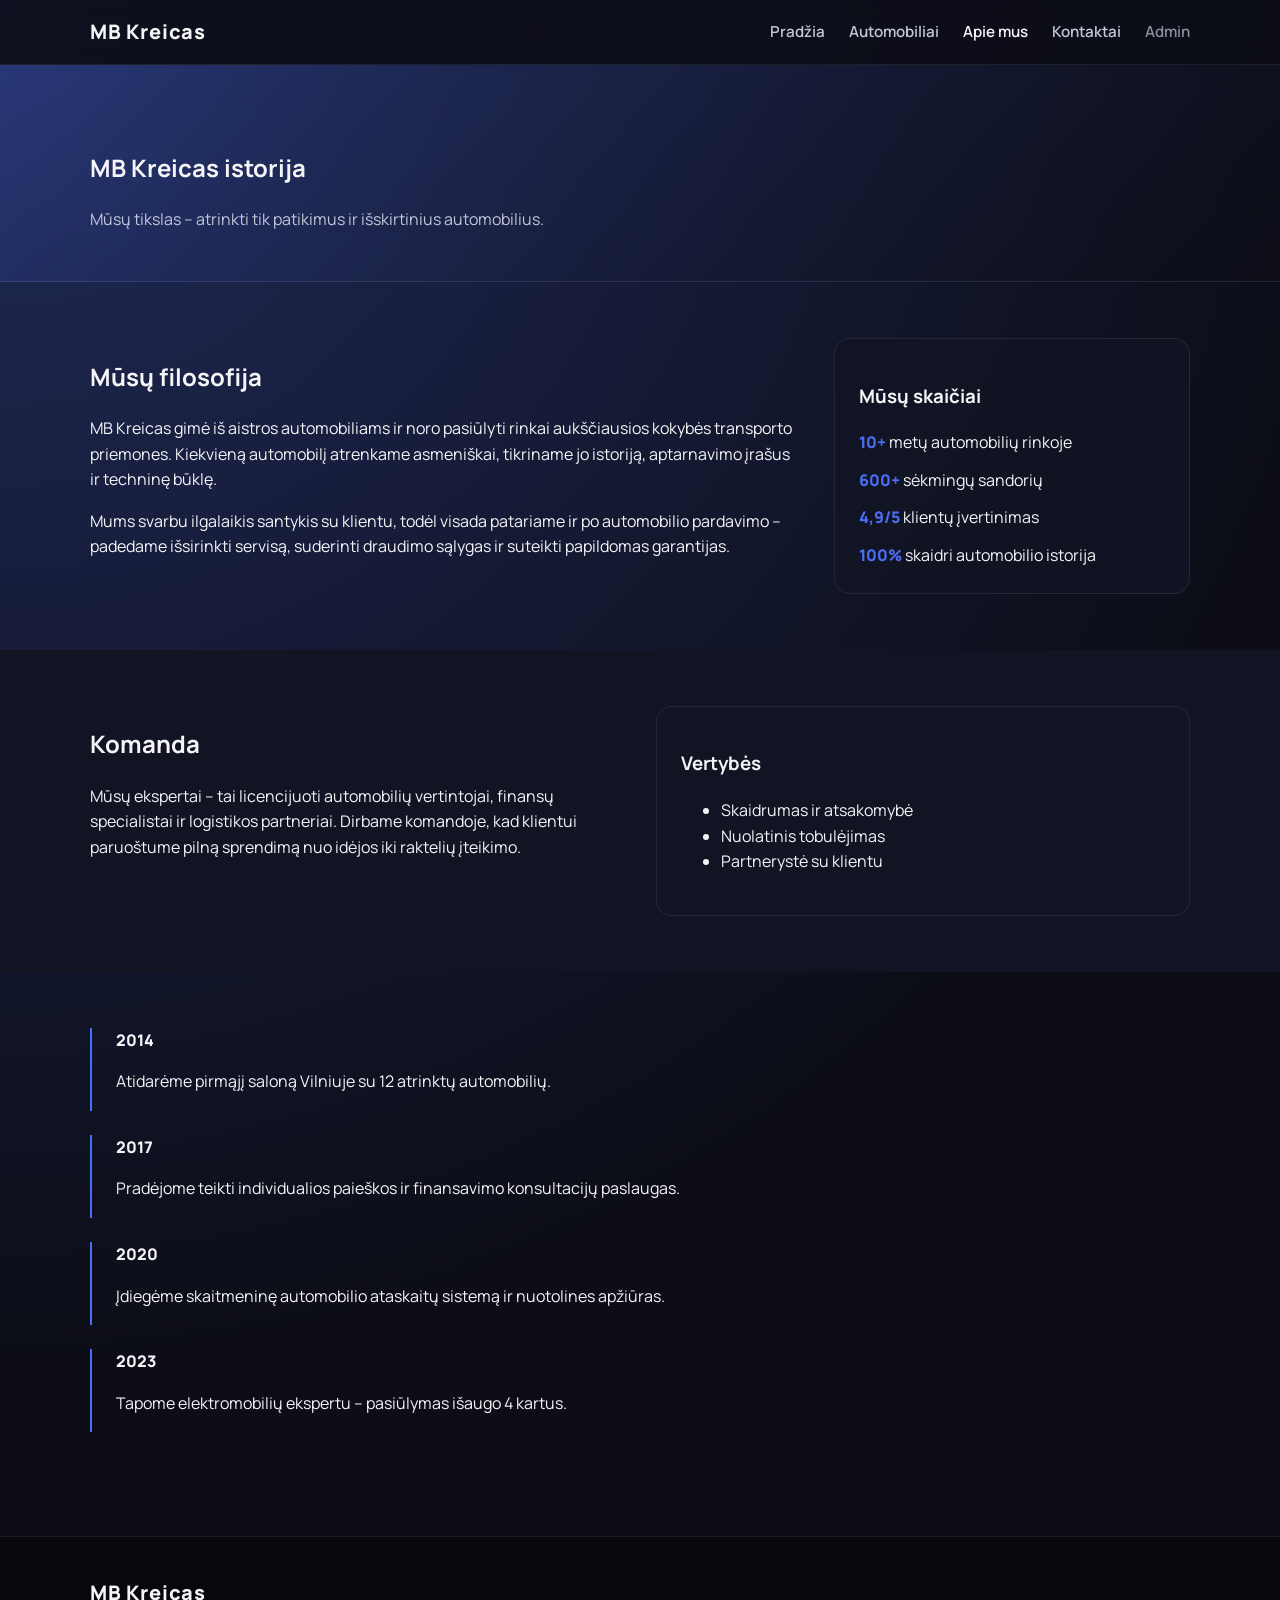
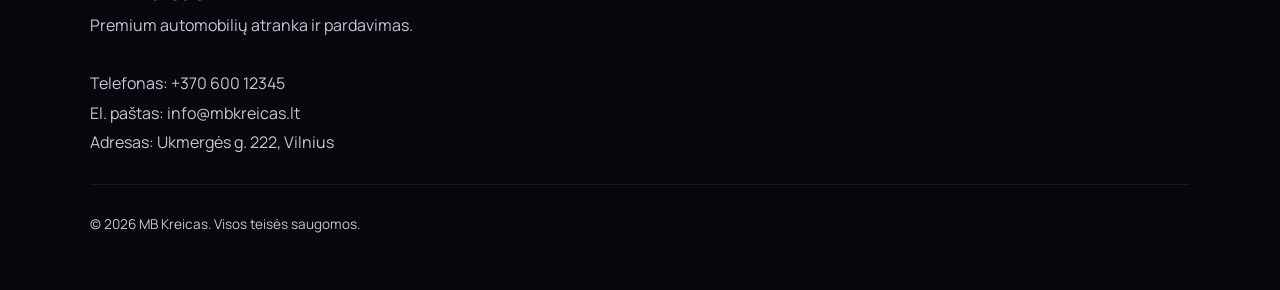
==== about.html @ b0333530 "Sukurti MB Kreicas automobilių svetainę" ====
<!DOCTYPE html>
<html lang="lt">
<head>
    <meta charset="UTF-8" />
    <meta name="viewport" content="width=device-width, initial-scale=1.0" />
    <title>Apie MB Kreicas</title>
    <link rel="preconnect" href="https://fonts.googleapis.com" />
    <link rel="preconnect" href="https://fonts.gstatic.com" crossorigin />
    <link href="https://fonts.googleapis.com/css2?family=Manrope:wght@300;400;600;700;800&display=swap" rel="stylesheet" />
    <link rel="stylesheet" href="assets/css/style.css" />
</head>
<body>
    <header class="topbar">
        <div class="container nav-container">
            <a class="logo" href="index.html">MB Kreicas</a>
            <button class="nav-toggle" aria-label="Atidaryti meniu">
                <span></span>
                <span></span>
                <span></span>
            </button>
            <nav class="main-nav">
                <a href="index.html">Pradžia</a>
                <a href="cars.html">Automobiliai</a>
                <a href="about.html" class="active">Apie mus</a>
                <a href="contact.html">Kontaktai</a>
                <a href="admin.html" class="admin-link">Admin</a>
            </nav>
        </div>
    </header>

    <main>
        <section class="page-hero">
            <div class="container">
                <h1>MB Kreicas istorija</h1>
                <p>Mūsų tikslas – atrinkti tik patikimus ir išskirtinius automobilius.</p>
            </div>
        </section>

        <section class="section">
            <div class="container about-grid">
                <article>
                    <h2>Mūsų filosofija</h2>
                    <p>
                        MB Kreicas gimė iš aistros automobiliams ir noro pasiūlyti rinkai aukščiausios kokybės transporto priemones.
                        Kiekvieną automobilį atrenkame asmeniškai, tikriname jo istoriją, aptarnavimo įrašus ir techninę būklę.
                    </p>
                    <p>
                        Mums svarbu ilgalaikis santykis su klientu, todėl visada patariame ir po automobilio pardavimo – padedame išsirinkti servisą,
                        suderinti draudimo sąlygas ir suteikti papildomas garantijas.
                    </p>
                </article>
                <aside class="about-highlight">
                    <h3>Mūsų skaičiai</h3>
                    <ul>
                        <li><span>10+</span> metų automobilių rinkoje</li>
                        <li><span>600+</span> sėkmingų sandorių</li>
                        <li><span>4,9/5</span> klientų įvertinimas</li>
                        <li><span>100%</span> skaidri automobilio istorija</li>
                    </ul>
                </aside>
            </div>
        </section>

        <section class="section section--alt">
            <div class="container two-col">
                <div>
                    <h2>Komanda</h2>
                    <p>
                        Mūsų ekspertai – tai licencijuoti automobilių vertintojai, finansų specialistai ir logistikos partneriai.
                        Dirbame komandoje, kad klientui paruoštume pilną sprendimą nuo idėjos iki raktelių įteikimo.
                    </p>
                </div>
                <div class="team-card">
                    <h3>Vertybės</h3>
                    <ul>
                        <li>Skaidrumas ir atsakomybė</li>
                        <li>Nuolatinis tobulėjimas</li>
                        <li>Partnerystė su klientu</li>
                    </ul>
                </div>
            </div>
        </section>

        <section class="section">
            <div class="container timeline">
                <div class="timeline-item">
                    <span class="timeline-year">2014</span>
                    <p>Atidarėme pirmąjį saloną Vilniuje su 12 atrinktų automobilių.</p>
                </div>
                <div class="timeline-item">
                    <span class="timeline-year">2017</span>
                    <p>Pradėjome teikti individualios paieškos ir finansavimo konsultacijų paslaugas.</p>
                </div>
                <div class="timeline-item">
                    <span class="timeline-year">2020</span>
                    <p>Įdiegėme skaitmeninę automobilio ataskaitų sistemą ir nuotolines apžiūras.</p>
                </div>
                <div class="timeline-item">
                    <span class="timeline-year">2023</span>
                    <p>Tapome elektromobilių ekspertu – pasiūlymas išaugo 4 kartus.</p>
                </div>
            </div>
        </section>
    </main>

    <footer class="footer">
        <div class="container footer-content">
            <div>
                <a class="logo" href="index.html">MB Kreicas</a>
                <p class="footer-text">Premium automobilių atranka ir pardavimas.</p>
            </div>
            <div>
                <p class="footer-text">Telefonas: <a href="tel:+37060012345">+370 600 12345</a></p>
                <p class="footer-text">El. paštas: <a href="mailto:info@mbkreicas.lt">info@mbkreicas.lt</a></p>
                <p class="footer-text">Adresas: Ukmergės g. 222, Vilnius</p>
            </div>
            <div class="footer-bottom">
                <p>© <span id="year"></span> MB Kreicas. Visos teisės saugomos.</p>
            </div>
        </div>
    </footer>

    <script src="assets/js/util.js"></script>
    <script src="assets/js/nav.js"></script>
</body>
</html>
---- assets/css/style.css ----
:root {
    --bg: #0c0d16;
    --bg-alt: #121424;
    --accent: #4c6ef5;
    --accent-soft: rgba(76, 110, 245, 0.12);
    --text: #f5f5f8;
    --text-muted: #c3c6d8;
    --card-bg: rgba(18, 20, 36, 0.85);
    --border: rgba(255, 255, 255, 0.08);
    --danger: #ff6b6b;
    font-size: 16px;
}

* {
    box-sizing: border-box;
}

body {
    margin: 0;
    font-family: 'Manrope', system-ui, -apple-system, BlinkMacSystemFont, 'Segoe UI', sans-serif;
    background: radial-gradient(circle at top left, rgba(76, 110, 245, 0.3), transparent 60%), var(--bg);
    color: var(--text);
    line-height: 1.6;
}

a {
    color: inherit;
    text-decoration: none;
}

a:hover,
button:hover {
    cursor: pointer;
}

img {
    max-width: 100%;
    display: block;
}

.container {
    width: min(1100px, 92vw);
    margin: 0 auto;
}

.topbar {
    position: sticky;
    top: 0;
    z-index: 10;
    background: rgba(12, 13, 22, 0.88);
    backdrop-filter: blur(12px);
    border-bottom: 1px solid var(--border);
}

.nav-container {
    display: flex;
    align-items: center;
    justify-content: space-between;
    padding: 1rem 0;
}

.logo {
    font-weight: 800;
    font-size: 1.25rem;
    letter-spacing: 0.04em;
}

.nav-toggle {
    display: flex;
    flex-direction: column;
    gap: 0.35rem;
    background: transparent;
    border: 0;
    padding: 0.25rem;
}

.nav-toggle span {
    width: 1.75rem;
    height: 2px;
    background: var(--text);
    transition: transform 0.3s ease, opacity 0.3s ease;
}

.main-nav {
    position: fixed;
    inset: 0 0 auto 0;
    background: rgba(12, 13, 22, 0.95);
    padding: 5rem 2rem 2rem;
    display: flex;
    flex-direction: column;
    gap: 1rem;
    transform: translateY(-100%);
    transition: transform 0.35s ease;
}

.main-nav a {
    font-weight: 600;
    font-size: 1.1rem;
    color: var(--text-muted);
}

.main-nav a.active,
.main-nav a:hover {
    color: var(--text);
}

.main-nav.open {
    transform: translateY(0);
}

.admin-link {
    font-size: 0.95rem;
    opacity: 0.7;
}

.hero {
    padding: 5rem 0 3rem;
    background: linear-gradient(135deg, rgba(76, 110, 245, 0.32), rgba(18, 20, 36, 0.85));
}

.hero-content {
    display: grid;
    gap: 2rem;
}

.hero h1 {
    font-size: clamp(2rem, 5vw, 3rem);
    margin-bottom: 1rem;
    line-height: 1.2;
}

.hero p {
    margin: 0 0 2rem;
    color: var(--text-muted);
}

.hero-card {
    padding: 1.5rem;
    border-radius: 1rem;
    background: var(--card-bg);
    border: 1px solid var(--border);
}

.hero-card__title {
    font-weight: 700;
    margin-bottom: 1rem;
}

.hero-card ul {
    margin: 0;
    padding: 0;
    list-style: none;
    display: grid;
    gap: 0.75rem;
    color: var(--text-muted);
}

.btn {
    display: inline-flex;
    align-items: center;
    justify-content: center;
    gap: 0.5rem;
    padding: 0.85rem 1.5rem;
    border-radius: 999px;
    font-weight: 700;
    transition: transform 0.3s ease, box-shadow 0.3s ease;
}

.btn.primary {
    background: var(--accent);
    color: #fff;
    box-shadow: 0 12px 32px rgba(76, 110, 245, 0.35);
}

.btn.primary:hover {
    transform: translateY(-2px);
    box-shadow: 0 18px 36px rgba(76, 110, 245, 0.4);
}

.btn.ghost {
    background: transparent;
    color: var(--text);
    border: 1px solid var(--border);
}

.btn.ghost:hover {
    border-color: rgba(255, 255, 255, 0.25);
}

.btn.ghost.danger {
    color: var(--danger);
    border-color: rgba(255, 107, 107, 0.4);
}

.section {
    padding: 3.5rem 0;
}

.section--alt {
    background: var(--bg-alt);
}

.section-header {
    display: flex;
    justify-content: space-between;
    align-items: flex-end;
    gap: 1.5rem;
    margin-bottom: 2rem;
}

.section-header p {
    color: var(--text-muted);
    margin: 0.5rem 0 0;
}

.link-more {
    color: var(--accent);
    font-weight: 600;
}

.cars-grid {
    display: grid;
    grid-template-columns: repeat(auto-fit, minmax(250px, 1fr));
    gap: 1.5rem;
}

.car-card {
    background: var(--card-bg);
    border: 1px solid var(--border);
    border-radius: 1rem;
    overflow: hidden;
    display: flex;
    flex-direction: column;
    transition: transform 0.25s ease, box-shadow 0.25s ease;
}

.car-card:hover {
    transform: translateY(-6px);
    box-shadow: 0 18px 40px rgba(0, 0, 0, 0.35);
}

.car-card img {
    width: 100%;
    height: 180px;
    object-fit: cover;
}

.car-card__body {
    padding: 1.5rem;
    display: grid;
    gap: 0.75rem;
}

.car-card__title {
    font-weight: 700;
    font-size: 1.1rem;
}

.car-card__meta {
    display: flex;
    flex-wrap: wrap;
    gap: 0.6rem;
    color: var(--text-muted);
    font-size: 0.9rem;
}

.car-card__price {
    font-weight: 800;
    font-size: 1.2rem;
    color: #fff;
}

.highlight {
    display: grid;
    gap: 2rem;
}

.stats {
    display: grid;
    grid-template-columns: repeat(auto-fit, minmax(120px, 1fr));
    gap: 1rem;
}

.stat {
    background: var(--card-bg);
    border-radius: 0.75rem;
    padding: 1.25rem;
    text-align: center;
    border: 1px solid var(--border);
}

.stat__value {
    display: block;
    font-size: 1.6rem;
    font-weight: 800;
}

.stat__label {
    color: var(--text-muted);
    font-size: 0.85rem;
}

.services-grid {
    display: grid;
    gap: 1.5rem;
}

.service-card {
    background: var(--card-bg);
    border-radius: 1rem;
    padding: 1.5rem;
    border: 1px solid var(--border);
}

.service-card h3 {
    margin: 0 0 0.75rem;
}

.service-card p {
    margin: 0;
    color: var(--text-muted);
}

.cta {
    padding: 3rem 0 4rem;
    background: linear-gradient(120deg, rgba(76, 110, 245, 0.4), rgba(12, 13, 22, 0.9));
}

.cta-content {
    text-align: center;
    display: grid;
    gap: 1rem;
}

.page-hero {
    padding: 4rem 0 2rem;
    border-bottom: 1px solid var(--border);
    background: linear-gradient(135deg, rgba(76, 110, 245, 0.2), rgba(12, 13, 22, 0.8));
}

.page-hero p {
    color: var(--text-muted);
}

.filters {
    display: grid;
    gap: 1.5rem;
    margin-bottom: 2rem;
}

.search-box,
.select {
    display: grid;
    gap: 0.4rem;
}

.search-box input,
.select select,
.contact-form input,
.contact-form textarea,
.admin-form input,
.admin-form textarea {
    border-radius: 0.75rem;
    padding: 0.85rem 1rem;
    border: 1px solid var(--border);
    background: rgba(255, 255, 255, 0.05);
    color: var(--text);
    font: inherit;
}

.search-box input:focus,
.select select:focus,
.contact-form input:focus,
.contact-form textarea:focus,
.admin-form input:focus,
.admin-form textarea:focus {
    outline: 2px solid rgba(76, 110, 245, 0.5);
    outline-offset: 2px;
}

.filters-row {
    display: grid;
    gap: 1rem;
    grid-template-columns: repeat(auto-fit, minmax(150px, 1fr));
}

.contact-grid,
.admin-grid,
.about-grid,
.two-col {
    display: grid;
    gap: 2rem;
}

.contact-card,
.admin-card {
    background: var(--card-bg);
    border-radius: 1rem;
    padding: 1.75rem;
    border: 1px solid var(--border);
}

.contact-card ul {
    list-style: none;
    padding: 0;
    margin: 0;
    display: grid;
    gap: 0.8rem;
    color: var(--text-muted);
}

.form-note {
    margin-top: 0.75rem;
    font-size: 0.85rem;
    color: var(--text-muted);
}

.map-card {
    background: var(--card-bg);
    border-radius: 1rem;
    padding: 2rem;
    border: 1px solid var(--border);
    display: grid;
    gap: 1rem;
}

.map-placeholder {
    background: rgba(76, 110, 245, 0.1);
    border: 1px dashed rgba(76, 110, 245, 0.4);
    border-radius: 1rem;
    padding: 2rem;
    text-align: center;
    color: var(--text-muted);
}

.about-highlight {
    background: var(--card-bg);
    border-radius: 1rem;
    padding: 1.5rem;
    border: 1px solid var(--border);
}

.about-highlight ul {
    list-style: none;
    margin: 0;
    padding: 0;
    display: grid;
    gap: 0.75rem;
}

.about-highlight span {
    font-weight: 800;
    color: var(--accent);
}

.team-card {
    background: var(--card-bg);
    border-radius: 1rem;
    padding: 1.5rem;
    border: 1px solid var(--border);
}

.timeline {
    display: grid;
    gap: 1.5rem;
}

.timeline-item {
    border-left: 2px solid var(--accent);
    padding-left: 1.5rem;
}

.timeline-year {
    font-weight: 800;
    margin-bottom: 0.25rem;
}

.footer {
    padding: 2.5rem 0;
    background: rgba(7, 8, 14, 0.95);
    border-top: 1px solid var(--border);
    margin-top: 3rem;
}

.footer-content {
    display: grid;
    gap: 1.5rem;
}

.footer-text {
    color: var(--text-muted);
    margin: 0.25rem 0;
}

.footer-bottom {
    border-top: 1px solid var(--border);
    padding-top: 1rem;
    color: var(--text-muted);
    font-size: 0.85rem;
}

.car-details {
    display: grid;
    gap: 2rem;
}

.gallery {
    display: grid;
    gap: 1rem;
}

.gallery-main {
    border-radius: 1rem;
    overflow: hidden;
    border: 1px solid var(--border);
    background: rgba(255, 255, 255, 0.05);
}

.gallery-main img {
    width: 100%;
    aspect-ratio: 16 / 9;
    object-fit: cover;
}

.gallery-thumbs {
    display: grid;
    grid-template-columns: repeat(auto-fit, minmax(100px, 1fr));
    gap: 0.75rem;
}

.gallery-thumbs button {
    border: 0;
    padding: 0;
    background: transparent;
    border-radius: 0.75rem;
    overflow: hidden;
    border: 2px solid transparent;
    transition: border 0.3s ease;
}

.gallery-thumbs button.active,
.gallery-thumbs button:hover {
    border-color: var(--accent);
}

.gallery-thumbs img {
    width: 100%;
    height: 72px;
    object-fit: cover;
}

.car-specs {
    display: grid;
    gap: 1rem;
}

.spec-grid {
    display: grid;
    grid-template-columns: repeat(auto-fit, minmax(150px, 1fr));
    gap: 1rem;
}

.spec-item {
    background: var(--card-bg);
    border-radius: 0.9rem;
    padding: 1rem;
    border: 1px solid var(--border);
}

.spec-item span {
    display: block;
    color: var(--text-muted);
    font-size: 0.85rem;
}

.spec-item strong {
    font-size: 1rem;
    font-weight: 700;
}

.features-list {
    list-style: none;
    padding: 0;
    margin: 0;
    display: grid;
    gap: 0.6rem;
}

.features-list li {
    padding: 0.65rem 0.85rem;
    border-radius: 999px;
    background: var(--accent-soft);
    color: var(--text);
}

.admin-actions {
    display: flex;
    flex-wrap: wrap;
    gap: 0.75rem;
    margin-bottom: 1.5rem;
}

.btn-upload {
    position: relative;
    overflow: hidden;
}

.admin-list {
    display: grid;
    gap: 1rem;
}

.admin-item {
    border: 1px solid var(--border);
    border-radius: 0.85rem;
    padding: 1rem;
    background: rgba(255, 255, 255, 0.03);
    display: grid;
    gap: 0.5rem;
}

.admin-item__title {
    font-weight: 700;
}

.admin-item__meta {
    color: var(--text-muted);
    font-size: 0.9rem;
}

.admin-item__actions {
    display: flex;
    gap: 0.5rem;
}

.admin-item__actions button {
    flex: 1;
    padding: 0.6rem;
    border-radius: 0.75rem;
    border: 1px solid var(--border);
    background: transparent;
    color: var(--text);
}

.admin-item__actions button.delete {
    color: var(--danger);
    border-color: rgba(255, 107, 107, 0.4);
}

[data-empty] {
    text-align: center;
    color: var(--text-muted);
}

/* Utility */
.hidden {
    display: none !important;
}

@media (min-width: 720px) {
    .nav-toggle {
        display: none;
    }

    .main-nav {
        position: static;
        flex-direction: row;
        background: transparent;
        padding: 0;
        gap: 1.5rem;
        transform: none;
    }

    .main-nav a {
        font-size: 0.95rem;
    }

    .hero-content {
        grid-template-columns: repeat(2, minmax(0, 1fr));
        align-items: center;
    }

    .highlight {
        grid-template-columns: repeat(2, minmax(0, 1fr));
        align-items: center;
    }

    .services-grid {
        grid-template-columns: repeat(3, minmax(0, 1fr));
    }

    .cta-content {
        max-width: 560px;
        margin: 0 auto;
    }

    .contact-grid,
    .admin-grid {
        grid-template-columns: repeat(2, minmax(0, 1fr));
    }

    .about-grid {
        grid-template-columns: 2fr 1fr;
    }

    .two-col {
        grid-template-columns: repeat(2, minmax(0, 1fr));
    }

    .car-details {
        grid-template-columns: 3fr 2fr;
    }
}

@media (min-width: 1024px) {
    .cars-grid {
        gap: 2rem;
    }

    .car-card img {
        height: 210px;
    }

    .gallery-thumbs img {
        height: 84px;
    }

    .stats {
        gap: 1.5rem;
    }
}
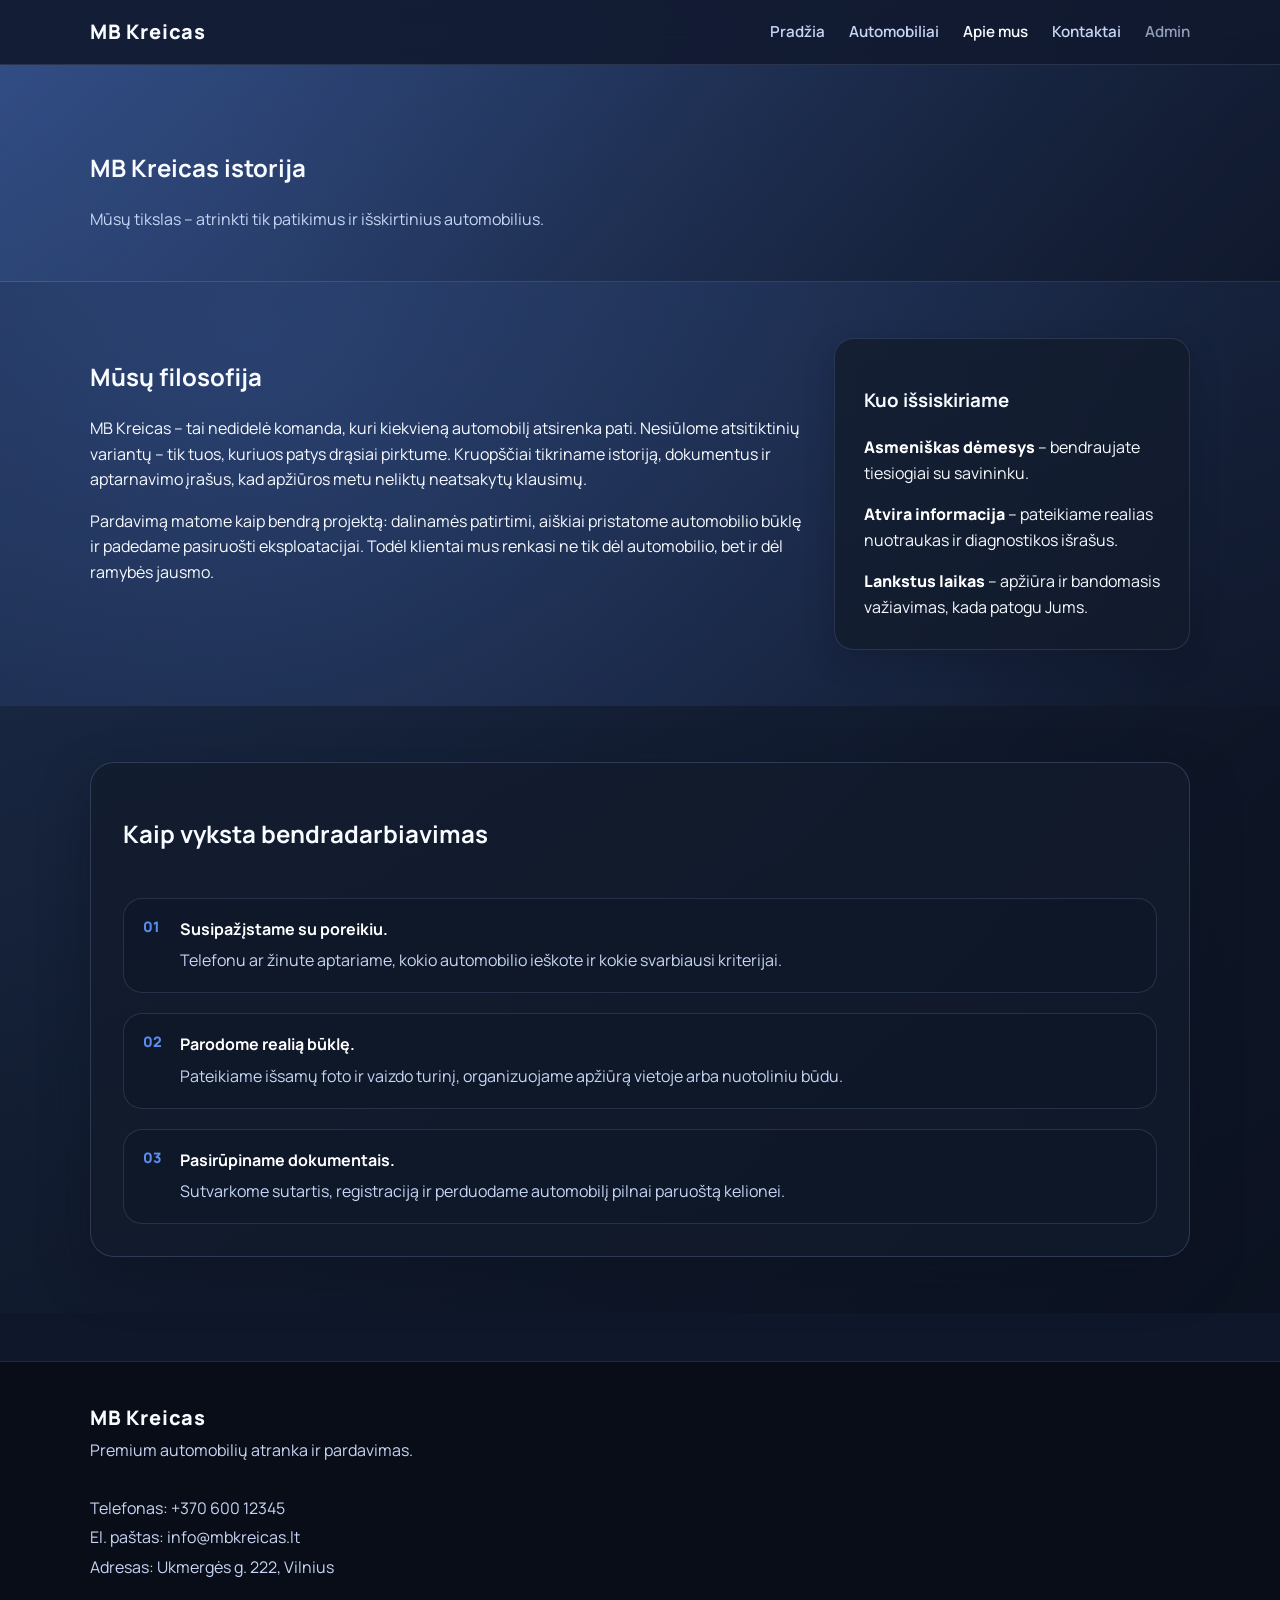
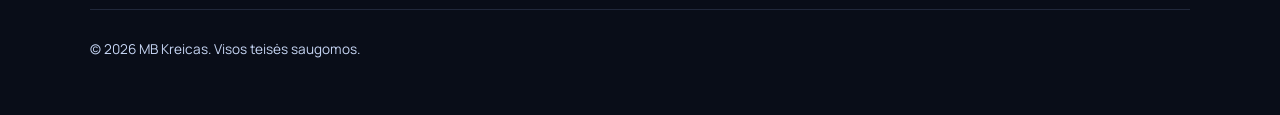
==== commit 7600c260: "Atnaujinti MB Kreicas svetainę" ====
--- a/about.html
+++ b/about.html
@@ -41,64 +41,40 @@
                 <article>
                     <h2>Mūsų filosofija</h2>
                     <p>
-                        MB Kreicas gimė iš aistros automobiliams ir noro pasiūlyti rinkai aukščiausios kokybės transporto priemones.
-                        Kiekvieną automobilį atrenkame asmeniškai, tikriname jo istoriją, aptarnavimo įrašus ir techninę būklę.
+                        MB Kreicas – tai nedidelė komanda, kuri kiekvieną automobilį atsirenka pati. Nesiūlome atsitiktinių variantų – tik tuos,
+                        kuriuos patys drąsiai pirktume. Kruopščiai tikriname istoriją, dokumentus ir aptarnavimo įrašus, kad apžiūros metu neliktų
+                        neatsakytų klausimų.
                     </p>
                     <p>
-                        Mums svarbu ilgalaikis santykis su klientu, todėl visada patariame ir po automobilio pardavimo – padedame išsirinkti servisą,
-                        suderinti draudimo sąlygas ir suteikti papildomas garantijas.
+                        Pardavimą matome kaip bendrą projektą: dalinamės patirtimi, aiškiai pristatome automobilio būklę ir padedame pasiruošti
+                        eksploatacijai. Todėl klientai mus renkasi ne tik dėl automobilio, bet ir dėl ramybės jausmo.
                     </p>
                 </article>
                 <aside class="about-highlight">
-                    <h3>Mūsų skaičiai</h3>
+                    <h3>Kuo išsiskiriame</h3>
                     <ul>
-                        <li><span>10+</span> metų automobilių rinkoje</li>
-                        <li><span>600+</span> sėkmingų sandorių</li>
-                        <li><span>4,9/5</span> klientų įvertinimas</li>
-                        <li><span>100%</span> skaidri automobilio istorija</li>
+                        <li><span>Asmeniškas dėmesys</span> – bendraujate tiesiogiai su savininku.</li>
+                        <li><span>Atvira informacija</span> – pateikiame realias nuotraukas ir diagnostikos išrašus.</li>
+                        <li><span>Lankstus laikas</span> – apžiūra ir bandomasis važiavimas, kada patogu Jums.</li>
                     </ul>
                 </aside>
             </div>
         </section>
 
         <section class="section section--alt">
-            <div class="container two-col">
-                <div>
-                    <h2>Komanda</h2>
-                    <p>
-                        Mūsų ekspertai – tai licencijuoti automobilių vertintojai, finansų specialistai ir logistikos partneriai.
-                        Dirbame komandoje, kad klientui paruoštume pilną sprendimą nuo idėjos iki raktelių įteikimo.
-                    </p>
-                </div>
-                <div class="team-card">
-                    <h3>Vertybės</h3>
-                    <ul>
-                        <li>Skaidrumas ir atsakomybė</li>
-                        <li>Nuolatinis tobulėjimas</li>
-                        <li>Partnerystė su klientu</li>
-                    </ul>
-                </div>
-            </div>
-        </section>
-
-        <section class="section">
-            <div class="container timeline">
-                <div class="timeline-item">
-                    <span class="timeline-year">2014</span>
-                    <p>Atidarėme pirmąjį saloną Vilniuje su 12 atrinktų automobilių.</p>
-                </div>
-                <div class="timeline-item">
-                    <span class="timeline-year">2017</span>
-                    <p>Pradėjome teikti individualios paieškos ir finansavimo konsultacijų paslaugas.</p>
-                </div>
-                <div class="timeline-item">
-                    <span class="timeline-year">2020</span>
-                    <p>Įdiegėme skaitmeninę automobilio ataskaitų sistemą ir nuotolines apžiūras.</p>
-                </div>
-                <div class="timeline-item">
-                    <span class="timeline-year">2023</span>
-                    <p>Tapome elektromobilių ekspertu – pasiūlymas išaugo 4 kartus.</p>
-                </div>
+            <div class="container workflow">
+                <h2>Kaip vyksta bendradarbiavimas</h2>
+                <ol class="workflow-steps">
+                    <li>
+                        <strong>Susipažįstame su poreikiu.</strong> Telefonu ar žinute aptariame, kokio automobilio ieškote ir kokie svarbiausi kriterijai.
+                    </li>
+                    <li>
+                        <strong>Parodome realią būklę.</strong> Pateikiame išsamų foto ir vaizdo turinį, organizuojame apžiūrą vietoje arba nuotoliniu būdu.
+                    </li>
+                    <li>
+                        <strong>Pasirūpiname dokumentais.</strong> Sutvarkome sutartis, registraciją ir perduodame automobilį pilnai paruoštą kelionei.
+                    </li>
+                </ol>
             </div>
         </section>
     </main>
--- a/assets/css/style.css
+++ b/assets/css/style.css
@@ -1,12 +1,15 @@
 :root {
-    --bg: #0c0d16;
-    --bg-alt: #121424;
-    --accent: #4c6ef5;
-    --accent-soft: rgba(76, 110, 245, 0.12);
-    --text: #f5f5f8;
-    --text-muted: #c3c6d8;
-    --card-bg: rgba(18, 20, 36, 0.85);
-    --border: rgba(255, 255, 255, 0.08);
+    --bg: #0f172a;
+    --bg-alt: #152238;
+    --accent: #5b8def;
+    --accent-strong: #3b6ee8;
+    --accent-soft: rgba(91, 141, 239, 0.18);
+    --text: #f8fbff;
+    --text-muted: #c7d6f5;
+    --card-bg: rgba(18, 28, 44, 0.78);
+    --card-strong: rgba(22, 36, 58, 0.95);
+    --border: rgba(131, 151, 199, 0.2);
+    --shadow: 0 20px 50px rgba(11, 18, 31, 0.45);
     --danger: #ff6b6b;
     font-size: 16px;
 }
@@ -18,9 +21,16 @@
 body {
     margin: 0;
     font-family: 'Manrope', system-ui, -apple-system, BlinkMacSystemFont, 'Segoe UI', sans-serif;
-    background: radial-gradient(circle at top left, rgba(76, 110, 245, 0.3), transparent 60%), var(--bg);
+    background:
+        radial-gradient(circle at 20% 20%, rgba(91, 141, 239, 0.25), transparent 58%),
+        linear-gradient(160deg, rgba(48, 76, 130, 0.5), transparent 55%),
+        var(--bg);
     color: var(--text);
     line-height: 1.6;
+}
+
+body.no-scroll {
+    overflow: hidden;
 }
 
 a {
@@ -47,9 +57,9 @@
     position: sticky;
     top: 0;
     z-index: 10;
-    background: rgba(12, 13, 22, 0.88);
-    backdrop-filter: blur(12px);
-    border-bottom: 1px solid var(--border);
+    background: rgba(15, 23, 42, 0.82);
+    backdrop-filter: blur(16px);
+    border-bottom: 1px solid rgba(148, 163, 184, 0.18);
 }
 
 .nav-container {
@@ -84,7 +94,7 @@
 .main-nav {
     position: fixed;
     inset: 0 0 auto 0;
-    background: rgba(12, 13, 22, 0.95);
+    background: rgba(15, 24, 40, 0.96);
     padding: 5rem 2rem 2rem;
     display: flex;
     flex-direction: column;
@@ -114,36 +124,63 @@
 }
 
 .hero {
-    padding: 5rem 0 3rem;
-    background: linear-gradient(135deg, rgba(76, 110, 245, 0.32), rgba(18, 20, 36, 0.85));
+    padding: 5.5rem 0 3.5rem;
+    background:
+        radial-gradient(circle at 88% 16%, rgba(91, 141, 239, 0.2), transparent 58%),
+        var(--bg);
 }
 
 .hero-content {
     display: grid;
-    gap: 2rem;
+    gap: 2.5rem;
+    align-items: center;
+}
+
+.hero-copy {
+    display: grid;
+    gap: 1.25rem;
+}
+
+.hero-copy .eyebrow {
+    text-transform: uppercase;
+    letter-spacing: 0.28em;
+    font-size: 0.8rem;
+    color: var(--text-muted);
+    margin: 0;
 }
 
 .hero h1 {
-    font-size: clamp(2rem, 5vw, 3rem);
-    margin-bottom: 1rem;
-    line-height: 1.2;
+    font-size: clamp(2.1rem, 5vw, 3.35rem);
+    margin: 0;
+    line-height: 1.15;
 }
 
 .hero p {
-    margin: 0 0 2rem;
-    color: var(--text-muted);
+    margin: 0;
+    color: var(--text-muted);
+    max-width: 45ch;
+}
+
+.hero-actions {
+    display: flex;
+    flex-wrap: wrap;
+    gap: 0.85rem;
 }
 
 .hero-card {
-    padding: 1.5rem;
-    border-radius: 1rem;
-    background: var(--card-bg);
-    border: 1px solid var(--border);
+    padding: 1.75rem;
+    border-radius: 1.25rem;
+    background: var(--card-strong);
+    border: 1px solid rgba(132, 151, 201, 0.25);
+    box-shadow: var(--shadow);
+    display: grid;
+    gap: 1rem;
 }
 
 .hero-card__title {
     font-weight: 700;
-    margin-bottom: 1rem;
+    margin: 0;
+    color: #fff;
 }
 
 .hero-card ul {
@@ -163,18 +200,31 @@
     padding: 0.85rem 1.5rem;
     border-radius: 999px;
     font-weight: 700;
-    transition: transform 0.3s ease, box-shadow 0.3s ease;
+    transition: transform 0.3s ease, box-shadow 0.3s ease, background 0.3s ease;
+    border: 1px solid transparent;
 }
 
 .btn.primary {
     background: var(--accent);
     color: #fff;
-    box-shadow: 0 12px 32px rgba(76, 110, 245, 0.35);
+    box-shadow: 0 12px 32px rgba(91, 141, 239, 0.35);
 }
 
 .btn.primary:hover {
     transform: translateY(-2px);
-    box-shadow: 0 18px 36px rgba(76, 110, 245, 0.4);
+    box-shadow: 0 18px 38px rgba(91, 141, 239, 0.45);
+}
+
+.btn.secondary {
+    background: rgba(91, 141, 239, 0.12);
+    color: var(--text);
+    border-color: rgba(91, 141, 239, 0.45);
+}
+
+.btn.secondary:hover {
+    transform: translateY(-2px);
+    background: rgba(91, 141, 239, 0.2);
+    box-shadow: 0 12px 28px rgba(91, 141, 239, 0.25);
 }
 
 .btn.ghost {
@@ -197,7 +247,7 @@
 }
 
 .section--alt {
-    background: var(--bg-alt);
+    background: linear-gradient(135deg, rgba(21, 34, 56, 0.72), rgba(11, 17, 31, 0.9));
 }
 
 .section-header {
@@ -216,6 +266,18 @@
 .link-more {
     color: var(--accent);
     font-weight: 600;
+    display: inline-flex;
+    gap: 0.35rem;
+    align-items: center;
+}
+
+.link-more::after {
+    content: '→';
+    transition: transform 0.3s ease;
+}
+
+.link-more:hover::after {
+    transform: translateX(4px);
 }
 
 .cars-grid {
@@ -226,17 +288,18 @@
 
 .car-card {
     background: var(--card-bg);
-    border: 1px solid var(--border);
-    border-radius: 1rem;
+    border: 1px solid rgba(132, 151, 201, 0.18);
+    border-radius: 1.1rem;
     overflow: hidden;
     display: flex;
     flex-direction: column;
     transition: transform 0.25s ease, box-shadow 0.25s ease;
+    box-shadow: 0 8px 24px rgba(10, 16, 28, 0.25);
 }
 
 .car-card:hover {
     transform: translateY(-6px);
-    box-shadow: 0 18px 40px rgba(0, 0, 0, 0.35);
+    box-shadow: var(--shadow);
 }
 
 .car-card img {
@@ -264,6 +327,12 @@
     font-size: 0.9rem;
 }
 
+.car-card__meta span {
+    padding: 0.35rem 0.75rem;
+    border-radius: 999px;
+    background: var(--accent-soft);
+}
+
 .car-card__price {
     font-weight: 800;
     font-size: 1.2rem;
@@ -272,32 +341,61 @@
 
 .highlight {
     display: grid;
-    gap: 2rem;
+    gap: 1.75rem;
+    padding: 2rem;
+    border-radius: 1.5rem;
+    background: linear-gradient(135deg, rgba(91, 141, 239, 0.14), rgba(21, 34, 56, 0.88));
+    border: 1px solid rgba(132, 151, 201, 0.25);
+    box-shadow: var(--shadow);
+}
+
+.highlight h2 {
+    margin: 0;
+}
+
+.highlight p {
+    margin: 0;
+    color: var(--text-muted);
+    max-width: 50ch;
 }
 
 .stats {
     display: grid;
-    grid-template-columns: repeat(auto-fit, minmax(120px, 1fr));
-    gap: 1rem;
+    grid-template-columns: repeat(auto-fit, minmax(180px, 1fr));
+    gap: 1.25rem;
 }
 
 .stat {
-    background: var(--card-bg);
-    border-radius: 0.75rem;
-    padding: 1.25rem;
-    text-align: center;
-    border: 1px solid var(--border);
+    background: rgba(15, 24, 40, 0.65);
+    border-radius: 1.1rem;
+    padding: 1.35rem;
+    border: 1px solid rgba(132, 151, 201, 0.2);
+    position: relative;
+    overflow: hidden;
+}
+
+.stat::after {
+    content: '';
+    position: absolute;
+    inset: -20% 60% 45% -25%;
+    background: radial-gradient(circle, rgba(91, 141, 239, 0.38), transparent 62%);
+    opacity: 0.5;
+    pointer-events: none;
 }
 
 .stat__value {
     display: block;
-    font-size: 1.6rem;
+    font-size: 1.55rem;
     font-weight: 800;
+    color: #fff;
 }
 
 .stat__label {
     color: var(--text-muted);
-    font-size: 0.85rem;
+    font-size: 0.9rem;
+    margin-top: 0.35rem;
+    line-height: 1.4;
+    display: block;
 }
 
 .services-grid {
@@ -307,9 +405,11 @@
 
 .service-card {
     background: var(--card-bg);
-    border-radius: 1rem;
-    padding: 1.5rem;
-    border: 1px solid var(--border);
+    border-radius: 1.1rem;
+    padding: 1.75rem;
+    border: 1px solid rgba(132, 151, 201, 0.2);
+    box-shadow: 0 12px 32px rgba(10, 16, 28, 0.25);
+    transition: transform 0.25s ease, box-shadow 0.25s ease;
 }
 
 .service-card h3 {
@@ -321,21 +421,15 @@
     color: var(--text-muted);
 }
 
-.cta {
-    padding: 3rem 0 4rem;
-    background: linear-gradient(120deg, rgba(76, 110, 245, 0.4), rgba(12, 13, 22, 0.9));
-}
-
-.cta-content {
-    text-align: center;
-    display: grid;
-    gap: 1rem;
+.service-card:hover {
+    transform: translateY(-4px);
+    box-shadow: var(--shadow);
 }
 
 .page-hero {
     padding: 4rem 0 2rem;
-    border-bottom: 1px solid var(--border);
-    background: linear-gradient(135deg, rgba(76, 110, 245, 0.2), rgba(12, 13, 22, 0.8));
+    border-bottom: 1px solid rgba(132, 151, 201, 0.18);
+    background: linear-gradient(135deg, rgba(91, 141, 239, 0.18), rgba(15, 23, 42, 0.88));
 }
 
 .page-hero p {
@@ -346,6 +440,11 @@
     display: grid;
     gap: 1.5rem;
     margin-bottom: 2rem;
+    background: var(--card-bg);
+    padding: 1.5rem;
+    border-radius: 1.2rem;
+    border: 1px solid rgba(132, 151, 201, 0.2);
+    box-shadow: 0 10px 24px rgba(10, 16, 28, 0.2);
 }
 
 .search-box,
@@ -356,8 +455,6 @@
 
 .search-box input,
 .select select,
-.contact-form input,
-.contact-form textarea,
 .admin-form input,
 .admin-form textarea {
     border-radius: 0.75rem;
@@ -370,8 +467,6 @@
 
 .search-box input:focus,
 .select select:focus,
-.contact-form input:focus,
-.contact-form textarea:focus,
 .admin-form input:focus,
 .admin-form textarea:focus {
     outline: 2px solid rgba(76, 110, 245, 0.5);
@@ -395,49 +490,69 @@
 .contact-card,
 .admin-card {
     background: var(--card-bg);
-    border-radius: 1rem;
-    padding: 1.75rem;
-    border: 1px solid var(--border);
-}
-
-.contact-card ul {
+    border-radius: 1.2rem;
+    padding: 1.85rem;
+    border: 1px solid rgba(132, 151, 201, 0.2);
+    box-shadow: 0 12px 32px rgba(10, 16, 28, 0.25);
+}
+
+.contact-list {
     list-style: none;
     padding: 0;
-    margin: 0;
-    display: grid;
-    gap: 0.8rem;
-    color: var(--text-muted);
-}
-
-.form-note {
-    margin-top: 0.75rem;
-    font-size: 0.85rem;
-    color: var(--text-muted);
+    margin: 1.2rem 0 0;
+    display: grid;
+    gap: 1rem;
+}
+
+.contact-list li {
+    display: grid;
+    gap: 0.2rem;
+    color: var(--text-muted);
+}
+
+.contact-list span {
+    text-transform: uppercase;
+    letter-spacing: 0.1em;
+    font-size: 0.75rem;
+    color: rgba(199, 214, 245, 0.75);
+}
+
+.contact-card a {
+    color: #fff;
+    font-weight: 600;
+}
+
+.contact-note {
+    margin-top: 1.25rem;
+    color: var(--text-muted);
+    font-size: 0.9rem;
 }
 
 .map-card {
     background: var(--card-bg);
+    border-radius: 1.2rem;
+    padding: 2rem;
+    border: 1px solid rgba(132, 151, 201, 0.2);
+    display: grid;
+    gap: 1rem;
+    box-shadow: 0 12px 32px rgba(10, 16, 28, 0.25);
+}
+
+.map-placeholder {
+    background: rgba(91, 141, 239, 0.12);
+    border: 1px dashed rgba(91, 141, 239, 0.45);
     border-radius: 1rem;
-    padding: 2rem;
-    border: 1px solid var(--border);
-    display: grid;
-    gap: 1rem;
-}
-
-.map-placeholder {
-    background: rgba(76, 110, 245, 0.1);
-    border: 1px dashed rgba(76, 110, 245, 0.4);
-    border-radius: 1rem;
-    padding: 2rem;
+    padding: 2.25rem;
     text-align: center;
     color: var(--text-muted);
 }
 
 .about-highlight {
     background: var(--card-bg);
-    border-radius: 1rem;
-    padding: 1.5rem;
-    border: 1px solid var(--border);
+    border-radius: 1.2rem;
+    padding: 1.8rem;
+    border: 1px solid rgba(132, 151, 201, 0.2);
+    box-shadow: 0 10px 28px rgba(10, 16, 28, 0.25);
 }
 
 .about-highlight ul {
@@ -445,40 +560,63 @@
     margin: 0;
     padding: 0;
     display: grid;
-    gap: 0.75rem;
+    gap: 1rem;
 }
 
 .about-highlight span {
     font-weight: 800;
+    color: #fff;
+}
+
+.workflow {
+    background: var(--card-bg);
+    border-radius: 1.5rem;
+    padding: 2rem;
+    border: 1px solid rgba(132, 151, 201, 0.25);
+    box-shadow: var(--shadow);
+    display: grid;
+    gap: 1.5rem;
+}
+
+.workflow-steps {
+    list-style: none;
+    margin: 0;
+    padding: 0;
+    display: grid;
+    gap: 1.25rem;
+    counter-reset: workflow;
+}
+
+.workflow-steps li {
+    position: relative;
+    padding: 1.15rem 1.5rem 1.15rem 3.5rem;
+    border-radius: 1.2rem;
+    background: rgba(15, 24, 40, 0.65);
+    border: 1px solid rgba(132, 151, 201, 0.2);
+    color: var(--text-muted);
+}
+
+.workflow-steps li::before {
+    counter-increment: workflow;
+    content: counter(workflow, decimal-leading-zero);
+    position: absolute;
+    left: 1.2rem;
+    top: 1rem;
+    font-weight: 800;
     color: var(--accent);
-}
-
-.team-card {
-    background: var(--card-bg);
-    border-radius: 1rem;
-    padding: 1.5rem;
-    border: 1px solid var(--border);
-}
-
-.timeline {
-    display: grid;
-    gap: 1.5rem;
-}
-
-.timeline-item {
-    border-left: 2px solid var(--accent);
-    padding-left: 1.5rem;
-}
-
-.timeline-year {
-    font-weight: 800;
-    margin-bottom: 0.25rem;
+    font-size: 0.9rem;
+}
+
+.workflow-steps strong {
+    color: #fff;
+    display: block;
+    margin-bottom: 0.35rem;
 }
 
 .footer {
     padding: 2.5rem 0;
-    background: rgba(7, 8, 14, 0.95);
-    border-top: 1px solid var(--border);
+    background: rgba(9, 13, 24, 0.95);
+    border-top: 1px solid rgba(132, 151, 201, 0.2);
     margin-top: 3rem;
 }
 
@@ -493,7 +631,7 @@
 }
 
 .footer-bottom {
-    border-top: 1px solid var(--border);
+    border-top: 1px solid rgba(132, 151, 201, 0.2);
     padding-top: 1rem;
     color: var(--text-muted);
     font-size: 0.85rem;
@@ -502,6 +640,7 @@
 .car-details {
     display: grid;
     gap: 2rem;
+    align-items: start;
 }
 
 .gallery {
@@ -510,10 +649,11 @@
 }
 
 .gallery-main {
-    border-radius: 1rem;
+    border-radius: 1.1rem;
     overflow: hidden;
-    border: 1px solid var(--border);
-    background: rgba(255, 255, 255, 0.05);
+    border: 1px solid rgba(132, 151, 201, 0.25);
+    background: rgba(255, 255, 255, 0.04);
+    position: relative;
 }
 
 .gallery-main img {
@@ -522,9 +662,36 @@
     object-fit: cover;
 }
 
+.gallery-main__button {
+    border: 0;
+    background: transparent;
+    padding: 0;
+    width: 100%;
+    position: relative;
+    display: block;
+}
+
+.gallery-main__button:focus-visible {
+    outline: 2px solid var(--accent);
+    outline-offset: 4px;
+}
+
+.gallery-main__zoom {
+    position: absolute;
+    right: 1rem;
+    bottom: 1rem;
+    background: rgba(10, 16, 28, 0.7);
+    border-radius: 999px;
+    padding: 0.35rem 0.8rem;
+    font-size: 0.75rem;
+    letter-spacing: 0.08em;
+    text-transform: uppercase;
+    color: var(--text-muted);
+}
+
 .gallery-thumbs {
     display: grid;
-    grid-template-columns: repeat(auto-fit, minmax(100px, 1fr));
+    grid-template-columns: repeat(auto-fit, minmax(95px, 1fr));
     gap: 0.75rem;
 }
 
@@ -532,15 +699,24 @@
     border: 0;
     padding: 0;
     background: transparent;
-    border-radius: 0.75rem;
+    border-radius: 0.85rem;
     overflow: hidden;
     border: 2px solid transparent;
-    transition: border 0.3s ease;
+    transition: border 0.3s ease, transform 0.3s ease;
+    position: relative;
+}
+
+.gallery-thumbs button:hover {
+    transform: translateY(-2px);
 }
 
 .gallery-thumbs button.active,
-.gallery-thumbs button:hover {
+.gallery-thumbs button:focus-visible {
     border-color: var(--accent);
+}
+
+.gallery-thumbs button.has-overlay img {
+    filter: brightness(0.8);
 }
 
 .gallery-thumbs img {
@@ -549,6 +725,109 @@
     object-fit: cover;
 }
 
+.thumb-overlay {
+    position: absolute;
+    inset: 0;
+    background: rgba(7, 10, 18, 0.6);
+    display: flex;
+    align-items: center;
+    justify-content: center;
+    font-weight: 700;
+    color: #fff;
+    font-size: 0.9rem;
+    letter-spacing: 0.08em;
+}
+
+.lightbox {
+    position: fixed;
+    inset: 0;
+    display: flex;
+    align-items: center;
+    justify-content: center;
+    padding: 2rem;
+    z-index: 40;
+}
+
+.lightbox[hidden] {
+    display: none !important;
+}
+
+.lightbox__backdrop {
+    position: absolute;
+    inset: 0;
+    background: rgba(6, 10, 20, 0.82);
+    backdrop-filter: blur(12px);
+}
+
+.lightbox__inner {
+    position: relative;
+    width: min(900px, 92vw);
+    background: var(--card-strong);
+    border-radius: 1.25rem;
+    padding: 1.75rem;
+    border: 1px solid rgba(132, 151, 201, 0.3);
+    box-shadow: var(--shadow);
+    display: grid;
+    gap: 1.25rem;
+    z-index: 1;
+}
+
+.lightbox__main img {
+    width: 100%;
+    border-radius: 1rem;
+    object-fit: cover;
+    aspect-ratio: 16 / 9;
+}
+
+.lightbox__strip {
+    display: grid;
+    gap: 0.75rem;
+    grid-template-columns: repeat(auto-fit, minmax(90px, 1fr));
+}
+
+.lightbox__strip button {
+    border: 0;
+    padding: 0;
+    background: transparent;
+    border-radius: 0.85rem;
+    overflow: hidden;
+    border: 2px solid transparent;
+    transition: border 0.3s ease;
+}
+
+.lightbox__strip button.active,
+.lightbox__strip button:focus-visible {
+    border-color: var(--accent);
+}
+
+.lightbox__strip img {
+    width: 100%;
+    height: 70px;
+    object-fit: cover;
+}
+
+.lightbox__close {
+    position: absolute;
+    top: 0.75rem;
+    right: 0.75rem;
+    width: 2.25rem;
+    height: 2.25rem;
+    border-radius: 50%;
+    border: 1px solid rgba(132, 151, 201, 0.35);
+    background: rgba(9, 13, 24, 0.7);
+    color: #fff;
+    font-size: 1.2rem;
+    line-height: 1;
+    display: flex;
+    align-items: center;
+    justify-content: center;
+    cursor: pointer;
+}
+
+.lightbox__close:hover {
+    background: rgba(91, 141, 239, 0.25);
+}
+
 .car-specs {
     display: grid;
     gap: 1rem;
@@ -561,21 +840,25 @@
 }
 
 .spec-item {
-    background: var(--card-bg);
-    border-radius: 0.9rem;
-    padding: 1rem;
-    border: 1px solid var(--border);
+    background: rgba(15, 24, 40, 0.65);
+    border-radius: 1rem;
+    padding: 1.1rem;
+    border: 1px solid rgba(132, 151, 201, 0.2);
+    box-shadow: 0 10px 24px rgba(10, 16, 28, 0.2);
 }
 
 .spec-item span {
     display: block;
-    color: var(--text-muted);
-    font-size: 0.85rem;
+    color: rgba(199, 214, 245, 0.75);
+    font-size: 0.75rem;
+    letter-spacing: 0.08em;
+    text-transform: uppercase;
 }
 
 .spec-item strong {
-    font-size: 1rem;
+    font-size: 1.05rem;
     font-weight: 700;
+    color: #fff;
 }
 
 .features-list {
@@ -587,10 +870,19 @@
 }
 
 .features-list li {
-    padding: 0.65rem 0.85rem;
+    padding: 0.65rem 0.95rem;
     border-radius: 999px;
-    background: var(--accent-soft);
-    color: var(--text);
+    background: rgba(91, 141, 239, 0.18);
+    color: #fff;
+}
+
+.info-note {
+    margin-top: 1.5rem;
+    padding: 1rem 1.25rem;
+    border-radius: 1rem;
+    border: 1px solid rgba(132, 151, 201, 0.2);
+    background: rgba(91, 141, 239, 0.12);
+    color: var(--text-muted);
 }
 
 .admin-actions {
@@ -689,11 +981,6 @@
         grid-template-columns: repeat(3, minmax(0, 1fr));
     }
 
-    .cta-content {
-        max-width: 560px;
-        margin: 0 auto;
-    }
-
     .contact-grid,
     .admin-grid {
         grid-template-columns: repeat(2, minmax(0, 1fr));
